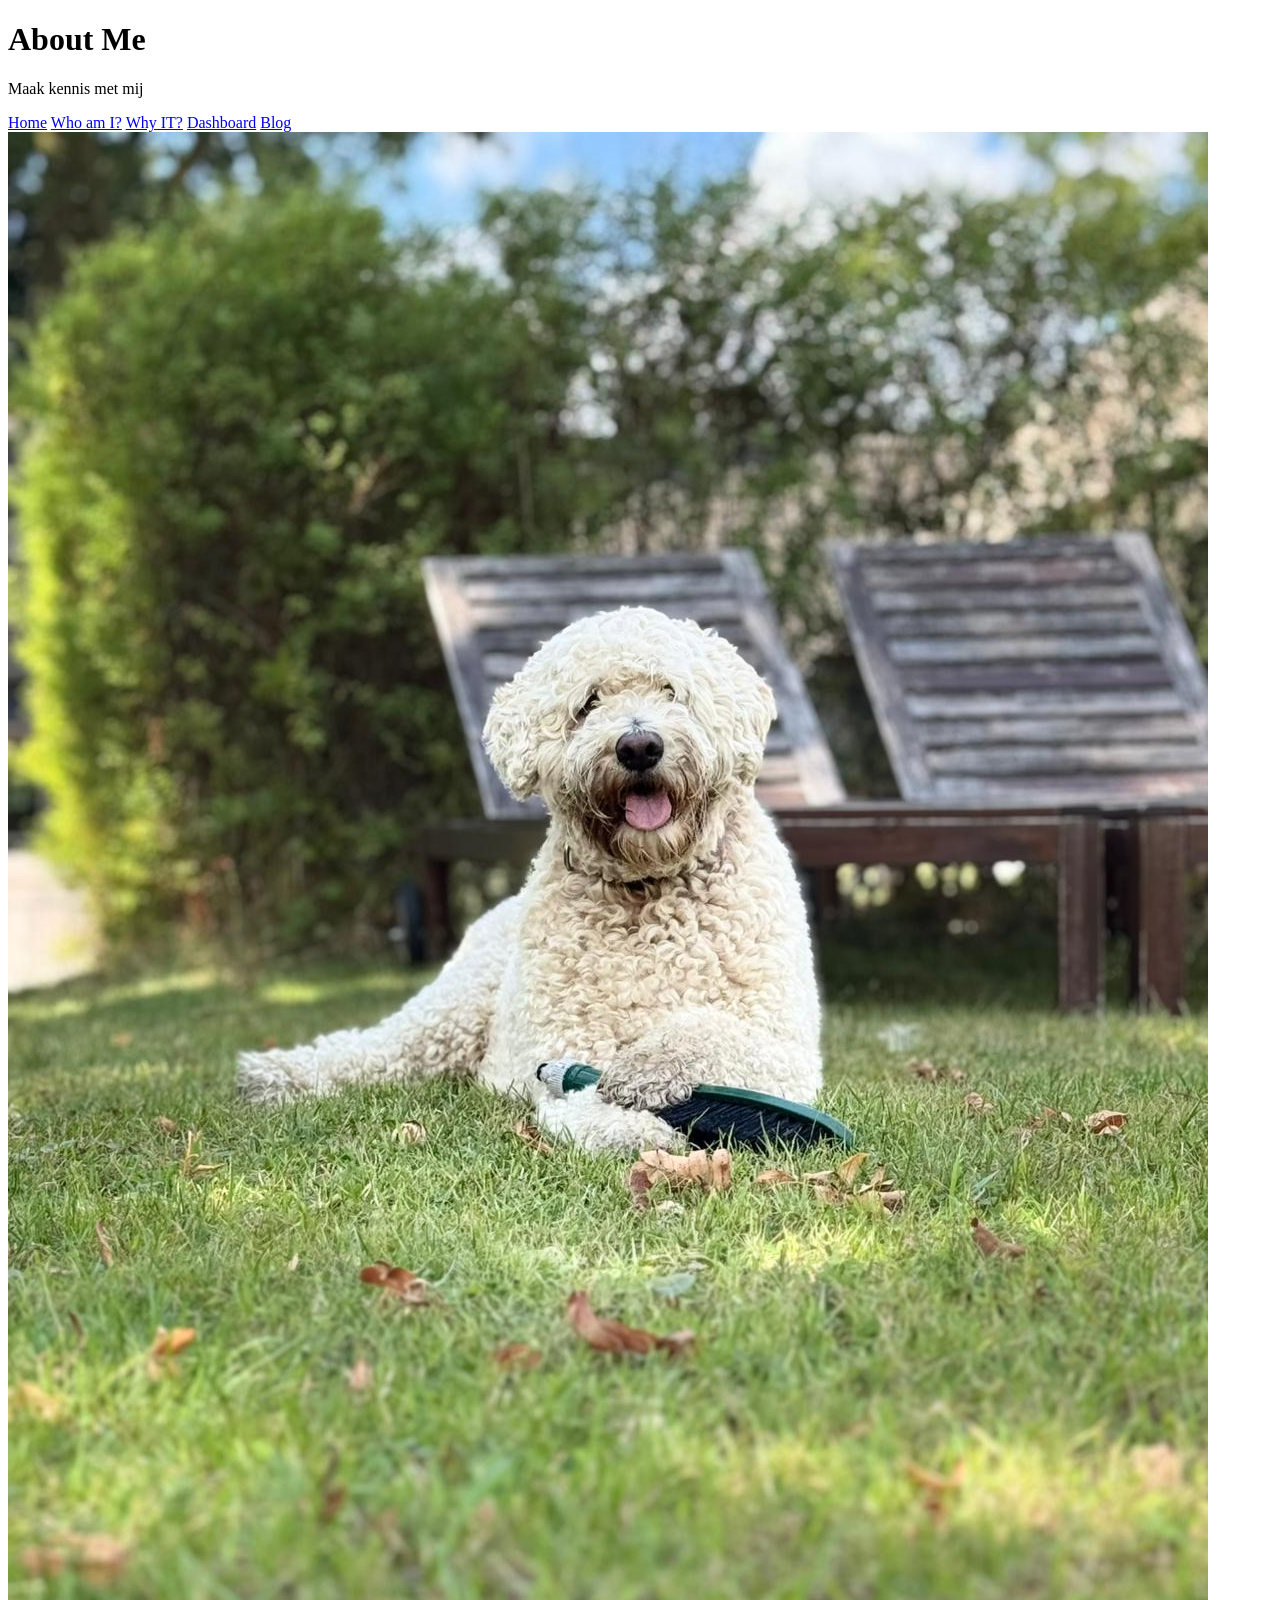
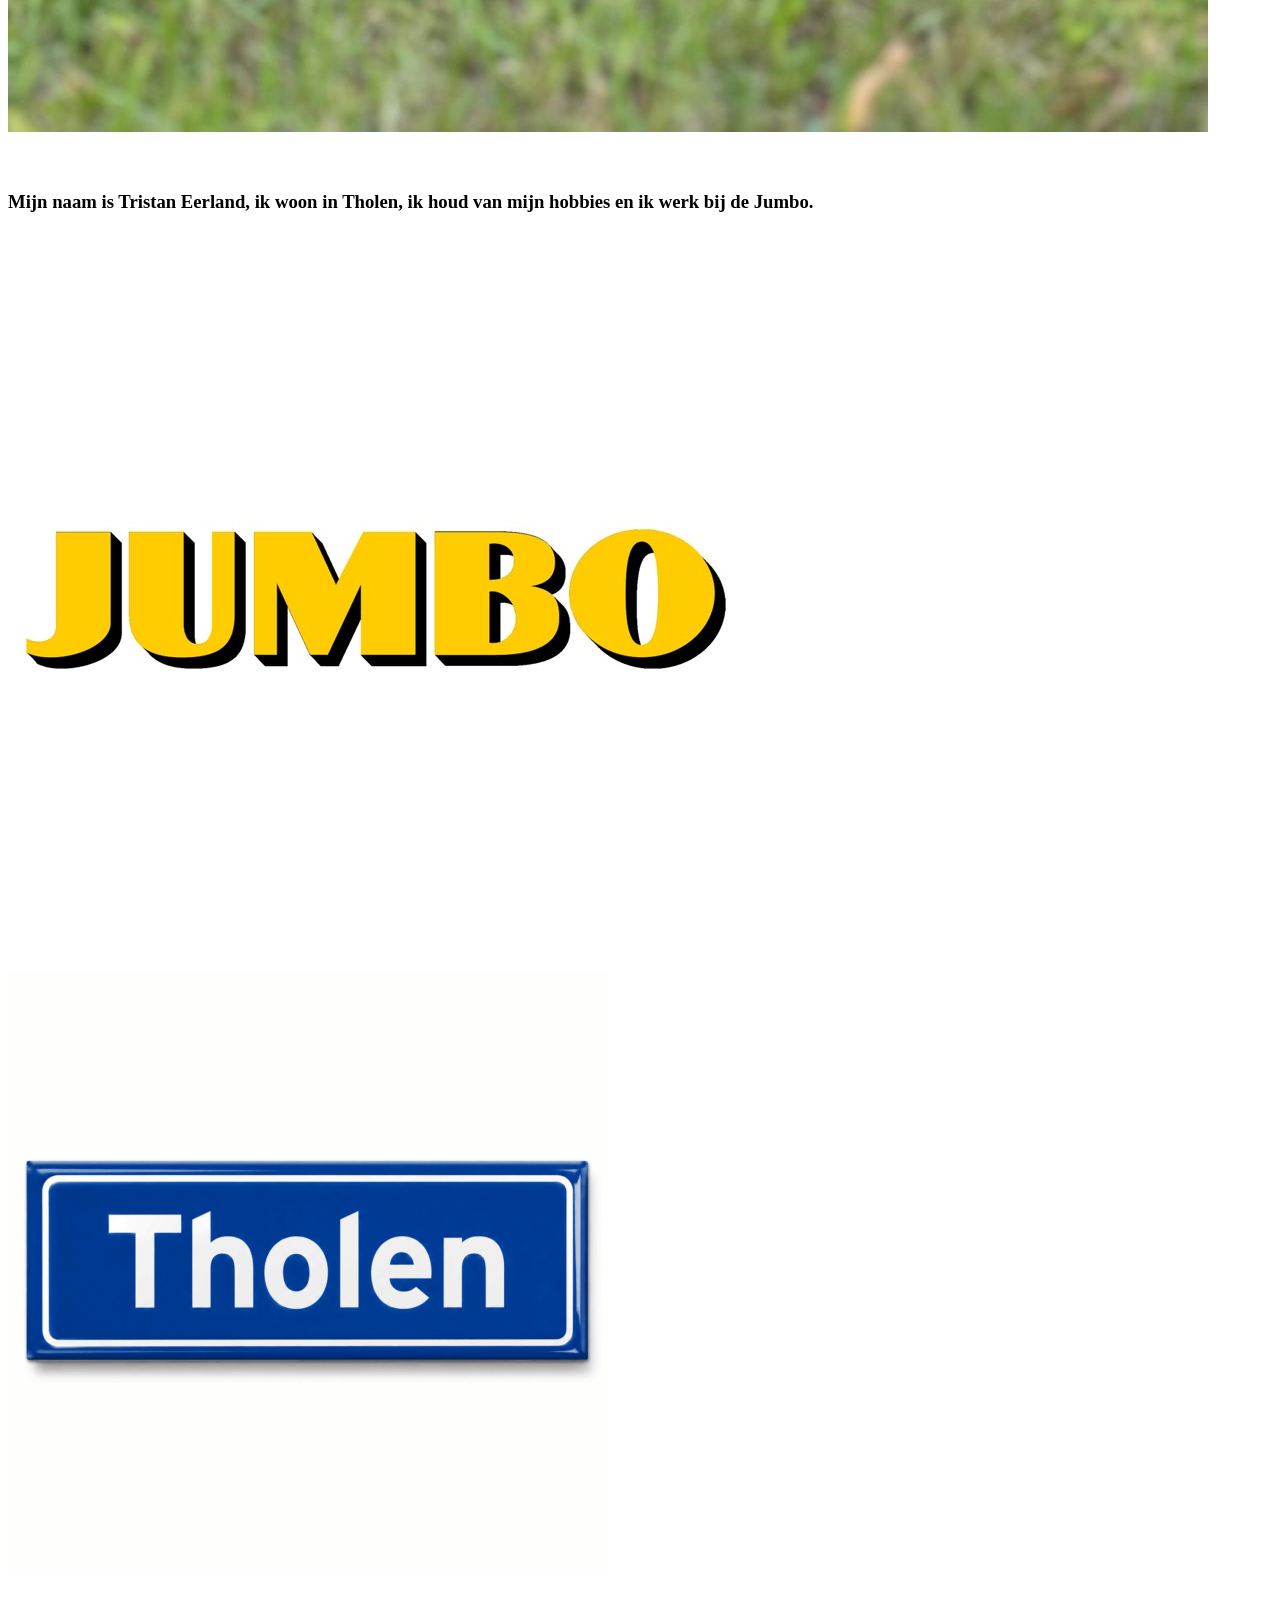
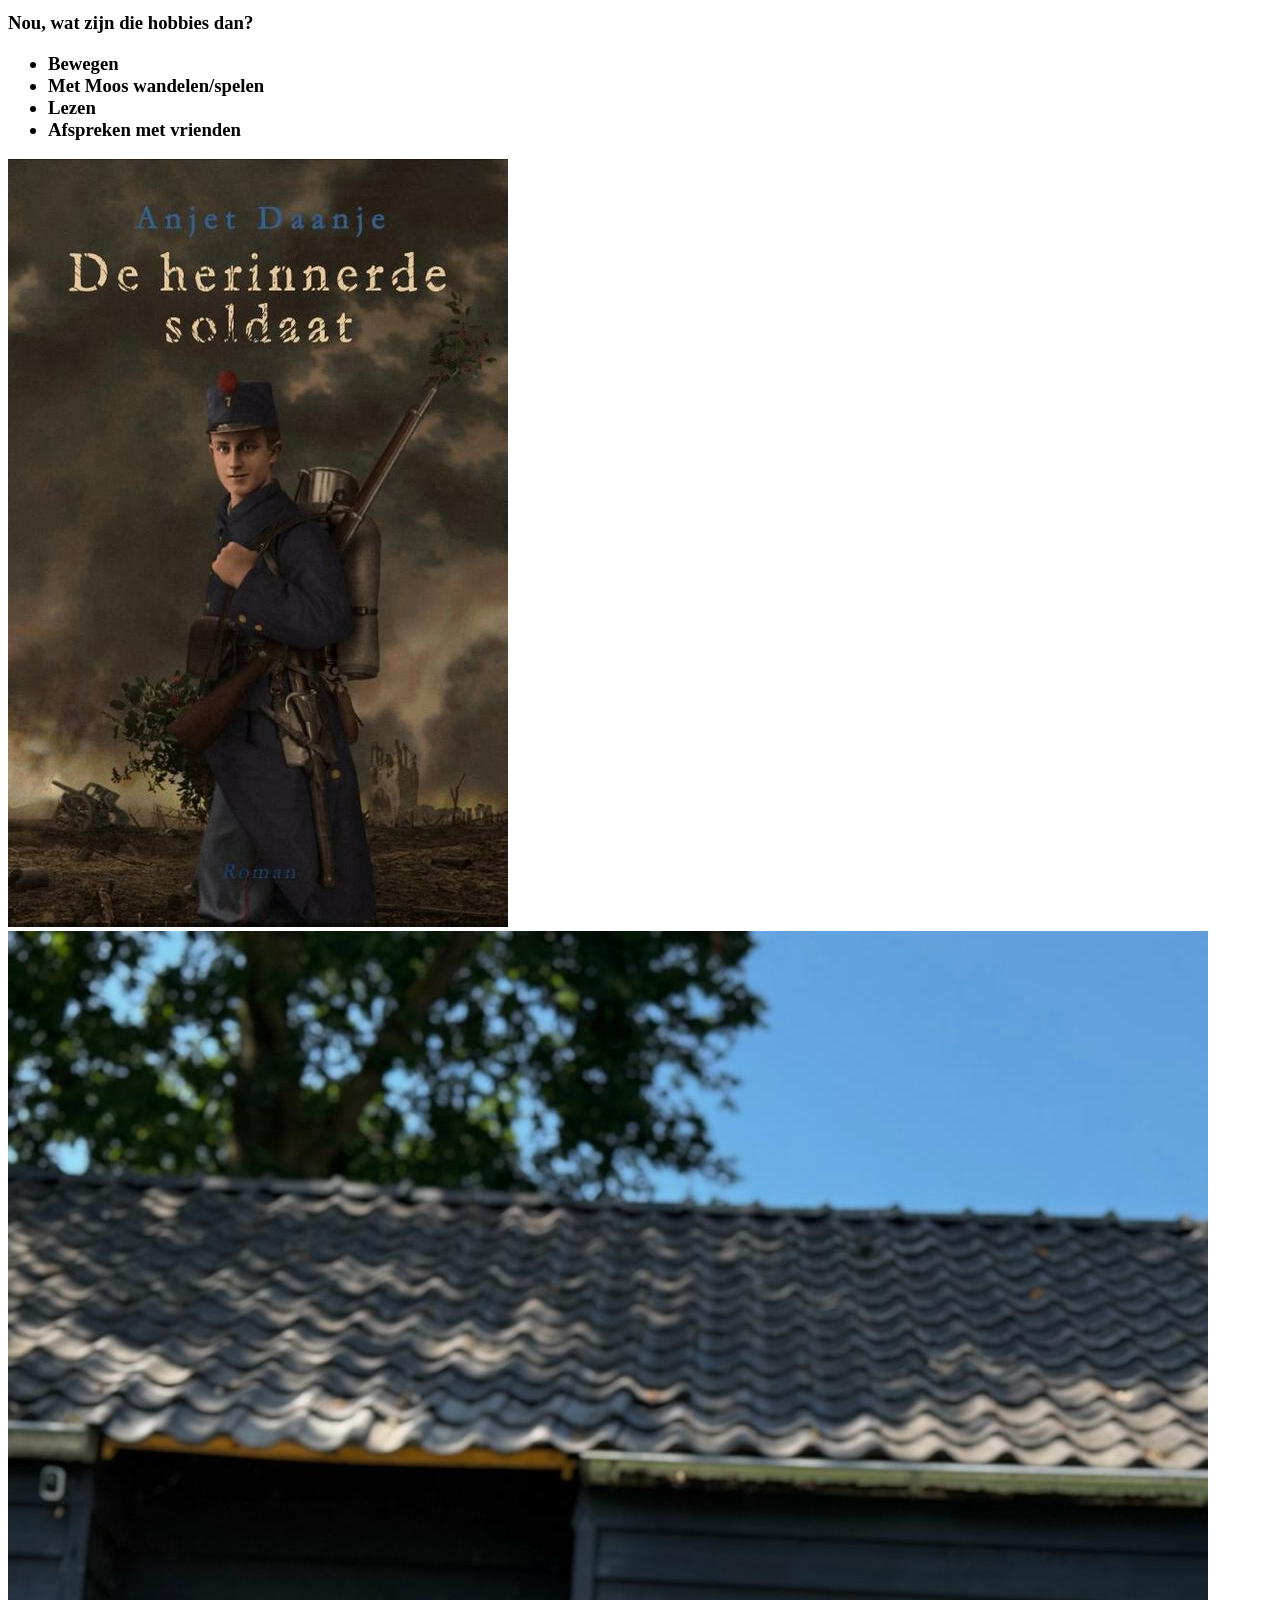
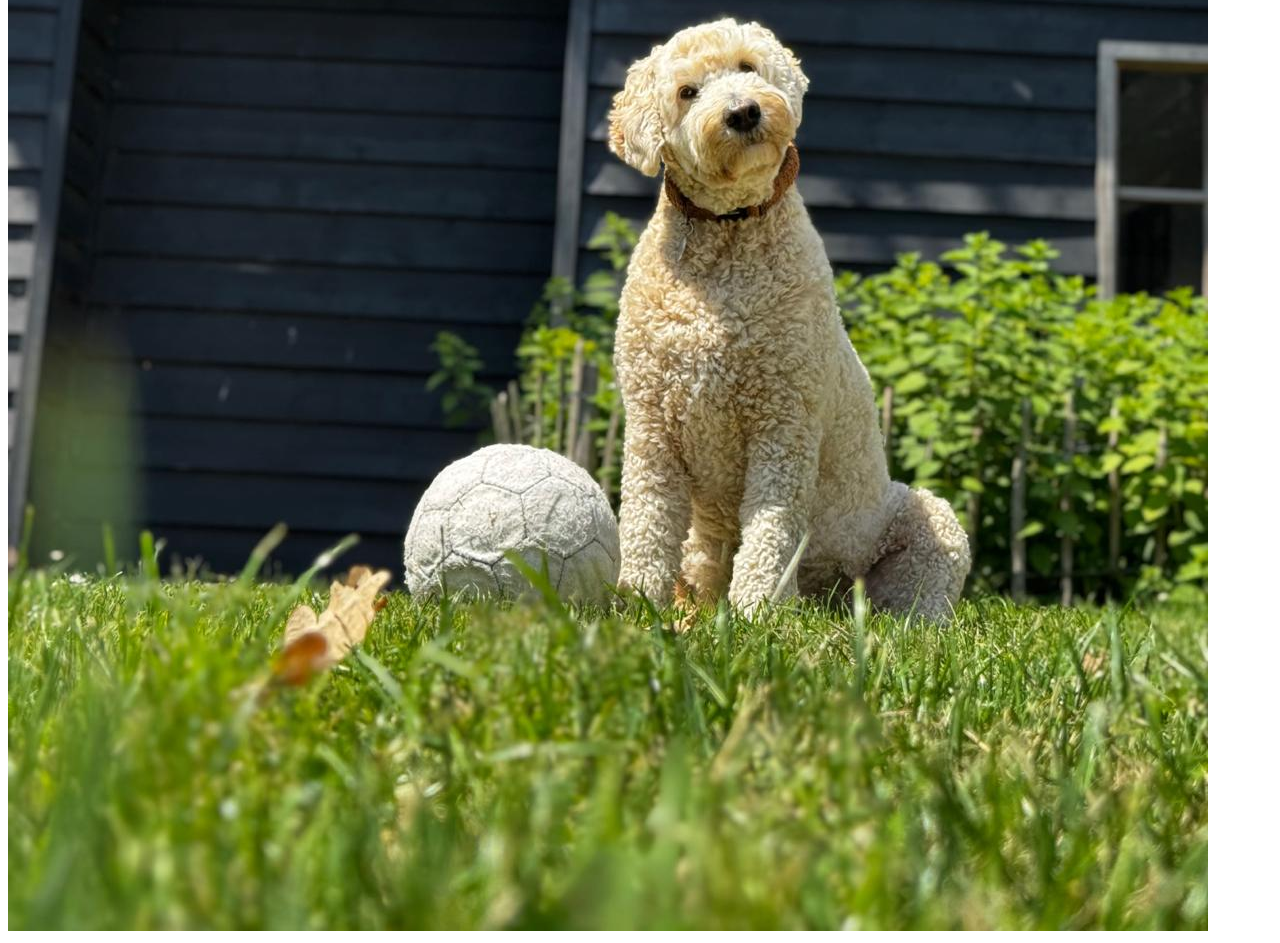
==== about.html @ b0ec9ecb "Update website pages and dashboard" ====
<!DOCTYPE html>
<html lang="en">

<head>
  <title>About Me</title>
  <link rel="stylesheet" href="../style.css">
</head>

<body class="beige-achtergrond">
  <h1>About Me</h1>
  <p class="bold" class="biggertext">Maak kennis met mij</p>
  <div class="sidebar-left" id="menu">
    <nav>
      <a href="index.html">Home</a>
      <a href="about.html" class="active">Who am I?</a>
      <a href="why-it.html">Why IT?</a>
      <a href="dashboard.html">Dashboard</a>
      <a href="blog">Blog</a>
    </nav>
  </div>
  <div class="sidebar-right" id="foto-moos">
   <img id="fotomoos2"src="Images/foto-moos.jpeg" alt="Foto van Moos">
  </div>
  <br><br><h3>Mijn naam is Tristan Eerland, ik woon in Tholen, ik houd van mijn hobbies en ik werk bij de Jumbo.</h3>
  <img id="jumbo-foto"src="Images\jumbo-foto.jpg" alt="Jumbo Logo">
  <img id="bord-tholen"src="Images\bord-tholen.png" alt="Bord van Tholen">
  <br><br><h3>Nou, wat zijn die hobbies dan?</h3>
  <h3><ul><li>Bewegen</li><li>Met Moos wandelen/spelen</li><li>Lezen</li><li>Afspreken met vrienden</li></ul></h3>
  <img id="deherinnerdesoldaat"src="Images\deherinnerdesoldaat.jpg" alt="Cover van De Herinnerde Soldaat">
  <img id="fotomoos5"src="Images\foto-moos3.jpeg"alt="Foto van Moos">
</body>

</html>
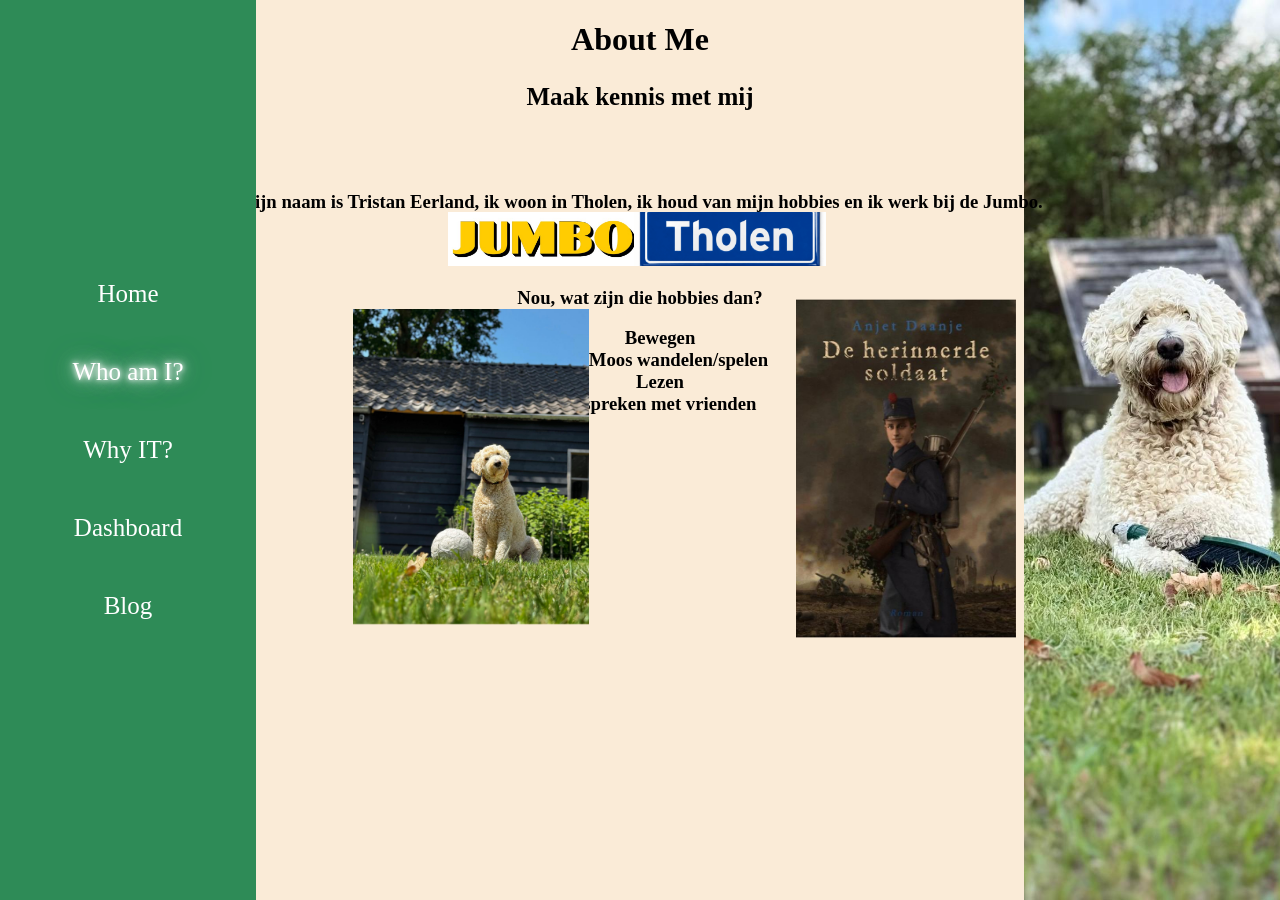
==== commit 1ae77e8e: "Restore shared site styling and update pages" ====
--- a/about.html
+++ b/about.html
@@ -2,8 +2,9 @@
 <html lang="en">
 
 <head>
+  <meta charset="UTF-8">
   <title>About Me</title>
-  <link rel="stylesheet" href="../style.css">
+  <link rel="stylesheet" href="style.css">
 </head>
 
 <body class="beige-achtergrond">
@@ -19,16 +20,24 @@
     </nav>
   </div>
   <div class="sidebar-right" id="foto-moos">
-   <img id="fotomoos2"src="Images/foto-moos.jpeg" alt="Foto van Moos">
+    <img id="fotomoos2" src="Images/foto-moos.jpeg" alt="Foto van Moos">
   </div>
-  <br><br><h3>Mijn naam is Tristan Eerland, ik woon in Tholen, ik houd van mijn hobbies en ik werk bij de Jumbo.</h3>
-  <img id="jumbo-foto"src="Images\jumbo-foto.jpg" alt="Jumbo Logo">
-  <img id="bord-tholen"src="Images\bord-tholen.png" alt="Bord van Tholen">
-  <br><br><h3>Nou, wat zijn die hobbies dan?</h3>
-  <h3><ul><li>Bewegen</li><li>Met Moos wandelen/spelen</li><li>Lezen</li><li>Afspreken met vrienden</li></ul></h3>
-  <img id="deherinnerdesoldaat"src="Images\deherinnerdesoldaat.jpg" alt="Cover van De Herinnerde Soldaat">
-  <img id="fotomoos5"src="Images\foto-moos3.jpeg"alt="Foto van Moos">
+  <br><br>
+  <h3>Mijn naam is Tristan Eerland, ik woon in Tholen, ik houd van mijn hobbies en ik werk bij de Jumbo.</h3>
+  <img id="jumbo-foto" src="Images\jumbo-foto.jpg" alt="Jumbo Logo">
+  <img id="bord-tholen" src="Images\bord-tholen.png" alt="Bord van Tholen">
+  <br><br>
+  <h3>Nou, wat zijn die hobbies dan?</h3>
+  <h3>
+    <ul id="geenpuntjes">
+      <li>Bewegen</li>
+      <li>Met Moos wandelen/spelen</li>
+      <li>Lezen</li>
+      <li>Afspreken met vrienden</li>
+    </ul>
+  </h3>
+  <img id="deherinnerdesoldaat" src="Images\deherinnerdesoldaat.jpg" alt="Cover van De Herinnerde Soldaat">
+  <img id="fotomoos5" src="Images\foto-moos3.jpeg" alt="Foto van Moos">
 </body>
 
-</html>
-
+</html>
--- a/style.css
+++ b/style.css
@@ -0,0 +1,252 @@
+body {
+    background-color: beige;
+}
+
+.beige-achtergrond {
+    background-color: antiquewhite;
+    overflow: hidden;
+}
+
+h1,
+h2,
+p,
+a,
+h3 {
+    text-align: center;
+}
+
+.home {
+    width: 20%;
+    height: 75vh;
+    background-color: seagreen;
+
+    position: fixed;
+    top: 20%;
+    left: 50%;
+    transform: translate(-50%);
+
+
+
+    display: flex;
+    align-items: center;
+    justify-content: center;
+}
+
+#menu {
+    min-height: 50vh;
+}
+
+nav {
+    display: flex;
+    flex-direction: column;
+    gap: 50px;
+    font-size: 25px;
+
+}
+
+a {
+    color: black;
+    text-decoration: none;
+}
+
+.sidebar-left {
+    width: 20%;
+    height: 100vh;
+    background-color: seagreen;
+
+    position: fixed;
+    left: 0;
+    top: 0;
+
+    display: flex;
+    align-items: center;
+    justify-content: center;
+    overflow: hidden;
+    z-index: 0;
+}
+
+.sidebar-right {
+    overflow: hidden;
+    z-index: -1;
+}
+
+.blogs {
+    display: flex;
+    justify-content: center;
+    text-align: center;
+
+}
+
+nav a {
+    color: white;
+    text-decoration: none;
+    transition: text-shadow 1s ease;
+}
+
+nav a:hover {
+    text-shadow:
+        0 0 5px white,
+        0 0 10px white,
+        0 0 20px white,
+        0 0 30px seagreen;
+}
+
+nav a.active {
+    text-shadow:
+        0 0 5px white,
+        0 0 10px white,
+        0 0 20px white,
+        0 0 30px seagreen;
+}
+
+#fotomoos {
+    width: 20vw;
+    height: 100vh;
+    object-fit: cover;
+    position: fixed;
+    top: 0;
+    left: 0;
+    z-index: -1;
+}
+
+#fotomoos2 {
+    width: 20vw;
+    height: 100vh;
+    object-fit: cover;
+    position: fixed;
+    top: 0;
+    right: 0;
+    z-index: -1;
+}
+
+.bold {
+    font-weight: bold;
+    font-size: 25px;
+}
+
+#jumbo-foto {
+    width: 50%;
+    height: 20vh;
+    object-fit: cover;
+    position: fixed;
+    top: 16.5%;
+    left: 17.5%;
+    z-index: -1;
+    transform: scale(0.3);
+}
+
+#bord-tholen {
+    width: 50%;
+    height: 20vh;
+    object-fit: cover;
+    position: fixed;
+    top: 16.5%;
+    left: 32%;
+    z-index: -1;
+    transform: scale(0.3);
+}
+
+#deherinnerdesoldaat {
+    width: 200px;
+    height: auto;
+    object-fit: cover;
+    position: fixed;
+    transform: scale(1.1);
+    top: 35%;
+    left: 63%;
+}
+
+#fotomoos5 {
+    width: 200px;
+    height: auto;
+    object-fit: cover;
+    position: fixed;
+    transform: scale(1.18);
+    top: 37%;
+    left: 29%;
+}
+
+#goalsdirectiondown {
+    position: fixed;
+    align-items: center;
+    left: 47%;
+}
+
+.button {
+    color: white;
+    background-color: seagreen;
+    z-index: 2;
+    margin-top: 0%;
+}
+
+.outline-button {
+    display: inline-block;
+    padding: 10px 18px;
+    border: 2px solid beige;
+    color: black;
+    background-color: antiquewhite;
+}
+
+.outline-button:hover {
+    color: black;
+    background-color: beige;
+}
+
+.blog-page,
+.articles-page {
+    max-width: 700px;
+    margin: 30px auto;
+    padding: 20px;
+    text-align: left;
+    background-color: beige;
+    border: 2px solid beige;
+}
+
+.blog-page h1,
+.blog-page h2,
+.blog-page p,
+.articles-page h1,
+.articles-page h2,
+.articles-page p {
+    text-align: left;
+}
+
+.blog-subject {
+    display: block;
+    margin: 20px 0;
+    padding: 15px;
+    border: 1px solid beige;
+    color: black;
+    background-color: antiquewhite;
+}
+
+.article {
+    margin: 25px 0;
+    padding: 15px;
+    border: 1px solid beige;
+    background-color: antiquewhite;
+}
+
+.back-link {
+    color: black;
+    text-decoration: underline;
+}
+
+#table {
+    position: fixed;
+    top: 50%;
+    left: 50%;
+    transform: translate(-50%, -50%);
+}
+
+/* Blocnoot met de tekst "Moos" die met een pijl naar fotomoos wijst */
+#blocnoot {
+    position: fixed;
+    top: -30%;
+    left: 37.5%;
+    transform: scale(0.2) rotate(-5deg);
+}
+
+#geenpuntjes {
+    list-style: none;
+}
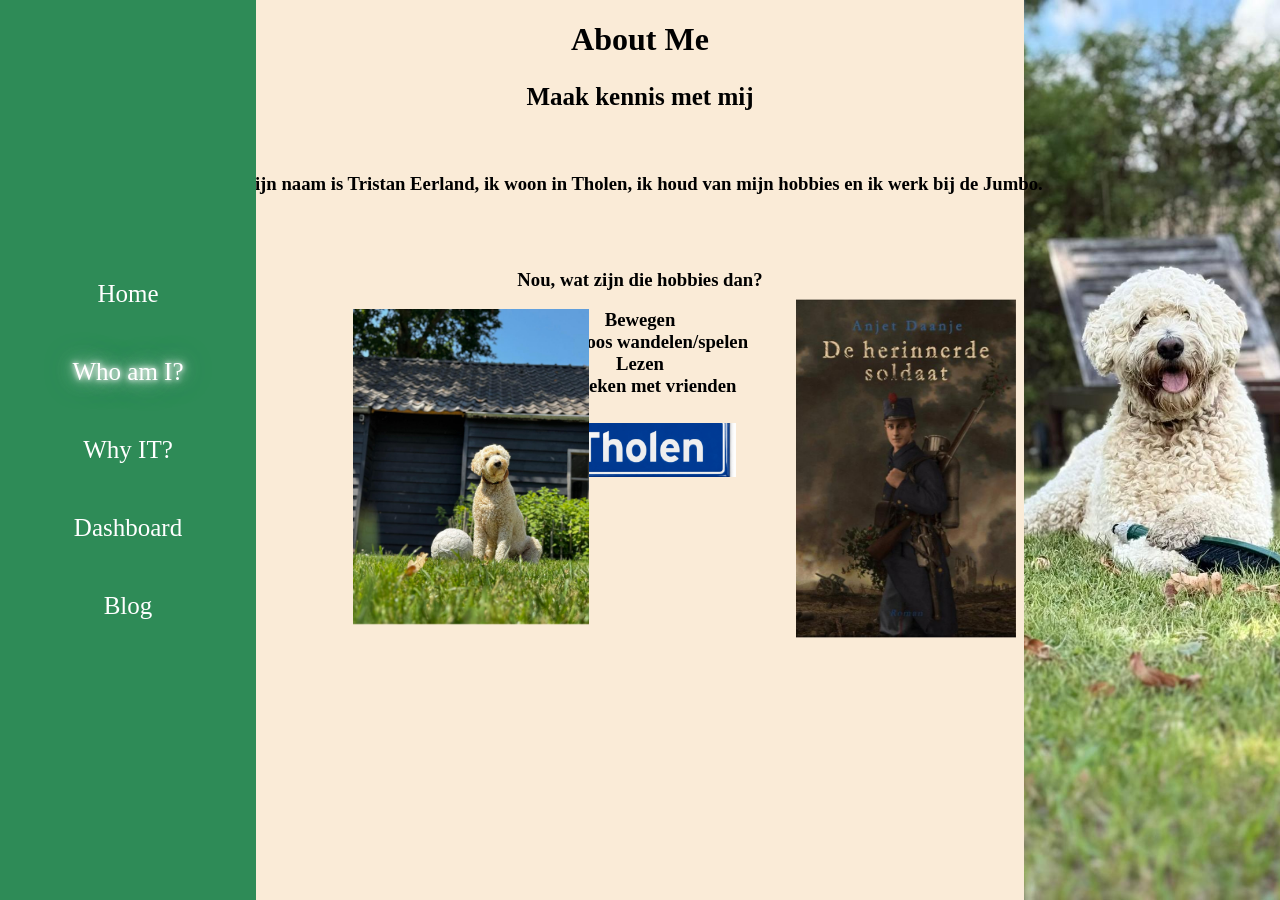
==== commit 065318b7: "Make website responsive on mobile Co-authored-by: Copilot <223556219+Copilot@users.noreply.github.co" ====
--- a/about.html
+++ b/about.html
@@ -3,13 +3,12 @@
 
 <head>
   <meta charset="UTF-8">
+  <meta name="viewport" content="width=device-width, initial-scale=1">
   <title>About Me</title>
   <link rel="stylesheet" href="style.css">
 </head>
 
 <body class="beige-achtergrond">
-  <h1>About Me</h1>
-  <p class="bold" class="biggertext">Maak kennis met mij</p>
   <div class="sidebar-left" id="menu">
     <nav>
       <a href="index.html">Home</a>
@@ -19,12 +18,13 @@
       <a href="blog">Blog</a>
     </nav>
   </div>
+  <h1>About Me</h1>
+  <p class="bold" class="biggertext">Maak kennis met mij</p>
   <div class="sidebar-right" id="foto-moos">
     <img id="fotomoos2" src="Images/foto-moos.jpeg" alt="Foto van Moos">
   </div>
-  <br><br>
+  <br>
   <h3>Mijn naam is Tristan Eerland, ik woon in Tholen, ik houd van mijn hobbies en ik werk bij de Jumbo.</h3>
-  <img id="jumbo-foto" src="Images\jumbo-foto.jpg" alt="Jumbo Logo">
   <img id="bord-tholen" src="Images\bord-tholen.png" alt="Bord van Tholen">
   <br><br>
   <h3>Nou, wat zijn die hobbies dan?</h3>
--- a/style.css
+++ b/style.css
@@ -140,10 +140,10 @@
     height: 20vh;
     object-fit: cover;
     position: fixed;
-    top: 16.5%;
-    left: 32%;
-    z-index: -1;
-    transform: scale(0.3);
+    top: 50%;
+    left: 50%;
+    z-index: -1;
+    transform: translate(-50%, -50%) scale(0.3);
 }
 
 #deherinnerdesoldaat {
@@ -249,4 +249,107 @@
 
 #geenpuntjes {
     list-style: none;
+    padding: 0;
+    margin: 0 auto;
+    width: fit-content;
+    text-align: center;
+}
+
+#geenpuntjes li {
+    text-align: center;
+}
+
+@media (max-width: 700px) {
+    body {
+        margin: 0;
+        padding: 1rem;
+        overflow-x: hidden;
+    }
+
+    .beige-achtergrond {
+        overflow: visible;
+    }
+
+    .sidebar-left {
+        position: static;
+        width: auto;
+        height: auto;
+        min-height: 0;
+        margin: -1rem -1rem 1rem;
+        padding: 0.75rem;
+        overflow: visible;
+    }
+
+    #menu {
+        min-height: 0;
+    }
+
+    .sidebar-left nav,
+    .home nav {
+        flex-direction: row;
+        flex-wrap: wrap;
+        justify-content: center;
+        gap: 0.5rem 1rem;
+        font-size: 1rem;
+    }
+
+    .home {
+        position: static;
+        width: auto;
+        height: auto;
+        min-height: 0;
+        margin: 1rem 0;
+        padding: 1rem;
+        transform: none;
+    }
+
+    #fotomoos,
+    #fotomoos2,
+    #blocnoot,
+    #jumbo-foto {
+        display: none;
+    }
+
+    #bord-tholen {
+        position: static;
+        display: block;
+        margin: 1rem auto;
+        transform: scale(0.3);
+    }
+
+    #deherinnerdesoldaat,
+    #fotomoos5 {
+        position: static;
+        display: block;
+        width: min(100%, 220px);
+        height: auto;
+        margin: 1rem auto;
+        transform: none;
+    }
+
+    #table {
+        position: static;
+        display: block;
+        width: 100%;
+        max-width: 100%;
+        overflow-x: auto;
+        transform: none;
+    }
+
+    #goalsdirectiondown {
+        position: static;
+        transform: none;
+    }
+
+    #goalsdirectiondown h3 {
+        flex-wrap: wrap;
+    }
+
+    .blog-page,
+    .articles-page {
+        box-sizing: border-box;
+        width: 100%;
+        margin: 1rem 0;
+        padding: 1rem;
+    }
 }
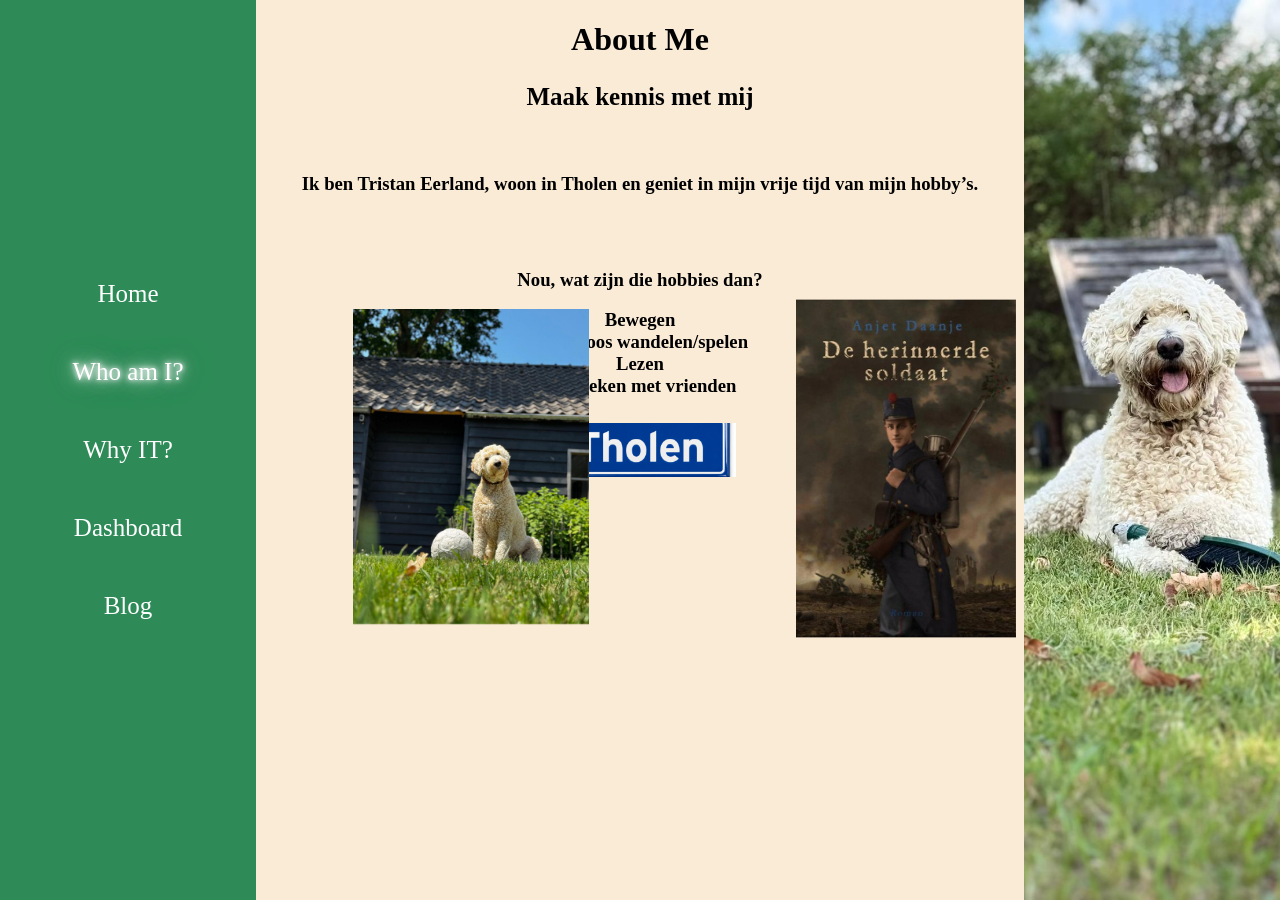
==== commit ec1f83fb: "Polish about page introduction" ====
--- a/about.html
+++ b/about.html
@@ -24,7 +24,7 @@
     <img id="fotomoos2" src="Images/foto-moos.jpeg" alt="Foto van Moos">
   </div>
   <br>
-  <h3>Mijn naam is Tristan Eerland, ik woon in Tholen, ik houd van mijn hobbies en ik werk bij de Jumbo.</h3>
+  <h3>Ik ben Tristan Eerland, woon in Tholen en geniet in mijn vrije tijd van mijn hobby’s.</h3>
   <img id="bord-tholen" src="Images\bord-tholen.png" alt="Bord van Tholen">
   <br><br>
   <h3>Nou, wat zijn die hobbies dan?</h3>
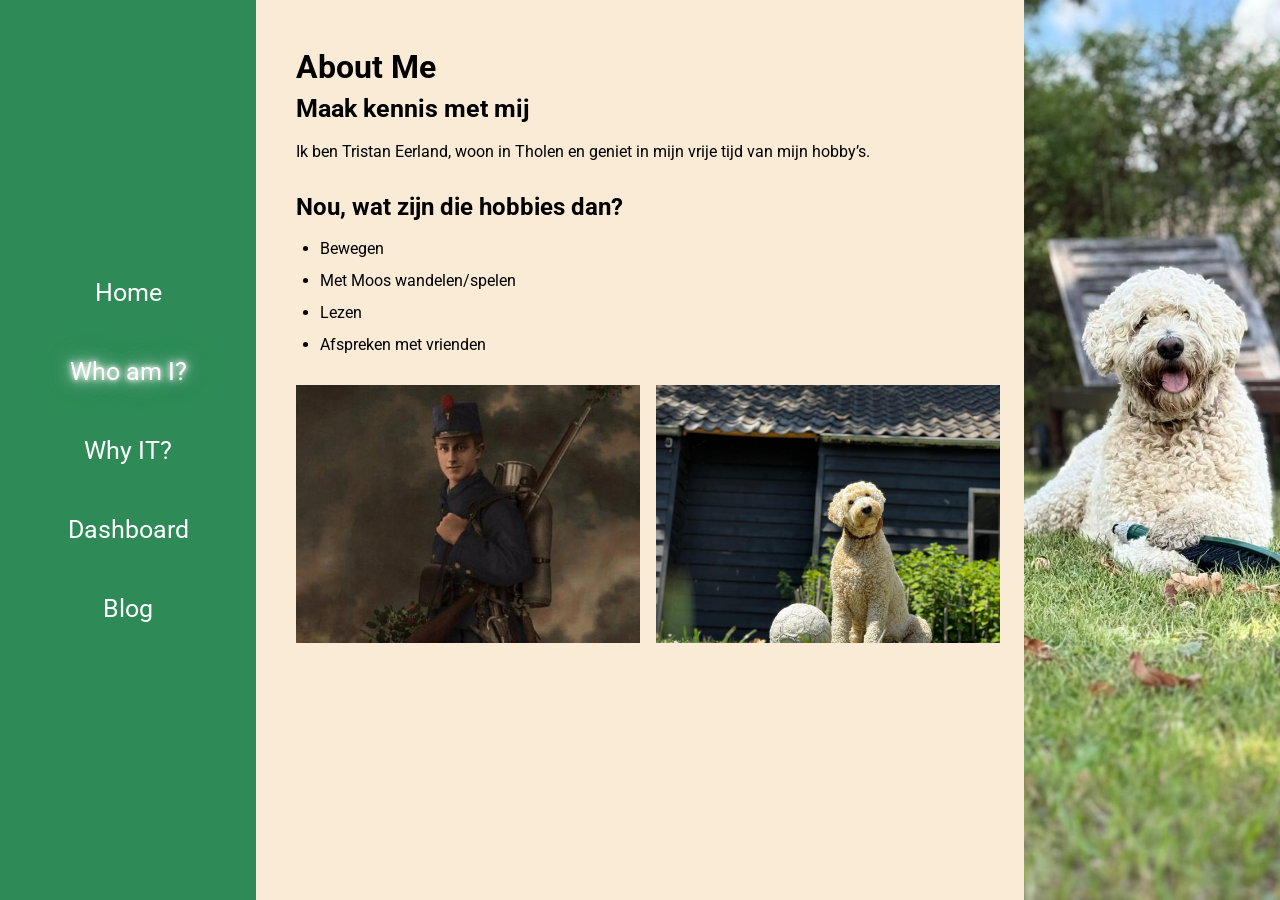
==== commit 5cc41ff0: "Improve About page hobby layout Co-authored-by: Copilot <223556219+Copilot@users.noreply.github.com>" ====
--- a/about.html
+++ b/about.html
@@ -5,10 +5,13 @@
   <meta charset="UTF-8">
   <meta name="viewport" content="width=device-width, initial-scale=1">
   <title>About Me</title>
+  <link rel="preconnect" href="https://fonts.googleapis.com">
+  <link rel="preconnect" href="https://fonts.gstatic.com" crossorigin>
+  <link href="https://fonts.googleapis.com/css2?family=Roboto:wght@400;700&display=swap" rel="stylesheet">
   <link rel="stylesheet" href="style.css">
 </head>
 
-<body class="beige-achtergrond">
+<body class="beige-achtergrond about-page">
   <div class="sidebar-left" id="menu">
     <nav>
       <a href="index.html">Home</a>
@@ -18,26 +21,29 @@
       <a href="blog">Blog</a>
     </nav>
   </div>
-  <h1>About Me</h1>
-  <p class="bold" class="biggertext">Maak kennis met mij</p>
   <div class="sidebar-right" id="foto-moos">
     <img id="fotomoos2" src="Images/foto-moos.jpeg" alt="Foto van Moos">
   </div>
-  <br>
-  <h3>Ik ben Tristan Eerland, woon in Tholen en geniet in mijn vrije tijd van mijn hobby’s.</h3>
-  <img id="bord-tholen" src="Images\bord-tholen.png" alt="Bord van Tholen">
-  <br><br>
-  <h3>Nou, wat zijn die hobbies dan?</h3>
-  <h3>
-    <ul id="geenpuntjes">
-      <li>Bewegen</li>
-      <li>Met Moos wandelen/spelen</li>
-      <li>Lezen</li>
-      <li>Afspreken met vrienden</li>
-    </ul>
-  </h3>
-  <img id="deherinnerdesoldaat" src="Images\deherinnerdesoldaat.jpg" alt="Cover van De Herinnerde Soldaat">
-  <img id="fotomoos5" src="Images\foto-moos3.jpeg" alt="Foto van Moos">
+  <main class="about-content">
+    <h1>About Me</h1>
+    <p class="bold">Maak kennis met mij</p>
+    <p class="about-introduction">Ik ben Tristan Eerland, woon in Tholen en geniet in mijn vrije tijd van mijn hobby’s.</p>
+
+    <section class="about-hobbies-section">
+      <h2>Nou, wat zijn die hobbies dan?</h2>
+      <ul class="about-hobbies">
+        <li>Bewegen</li>
+        <li>Met Moos wandelen/spelen</li>
+        <li>Lezen</li>
+        <li>Afspreken met vrienden</li>
+      </ul>
+    </section>
+
+    <section class="about-gallery" aria-label="Hobbyfoto's">
+      <img id="deherinnerdesoldaat" src="Images\deherinnerdesoldaat.jpg" alt="Cover van De Herinnerde Soldaat">
+      <img id="fotomoos5" src="Images\foto-moos3.jpeg" alt="Foto van Moos">
+    </section>
+  </main>
 </body>
 
 </html>
--- a/style.css
+++ b/style.css
@@ -1,3 +1,7 @@
+* {
+    font-family: "Roboto", sans-serif;
+}
+
 body {
     background-color: beige;
 }
@@ -146,30 +150,19 @@
     transform: translate(-50%, -50%) scale(0.3);
 }
 
-#deherinnerdesoldaat {
-    width: 200px;
-    height: auto;
-    object-fit: cover;
-    position: fixed;
-    transform: scale(1.1);
-    top: 35%;
-    left: 63%;
-}
-
-#fotomoos5 {
-    width: 200px;
-    height: auto;
-    object-fit: cover;
-    position: fixed;
-    transform: scale(1.18);
-    top: 37%;
-    left: 29%;
-}
-
 #goalsdirectiondown {
     position: fixed;
+    left: 50%;
+    transform: translateX(-50%);
+    text-align: center;
+}
+
+#goalsdirectiondown h3 {
+    margin: 0;
+    display: flex;
+    gap: 12px;
+    justify-content: center;
     align-items: center;
-    left: 47%;
 }
 
 .button {
@@ -177,6 +170,20 @@
     background-color: seagreen;
     z-index: 2;
     margin-top: 0%;
+}
+
+.blog-button {
+    display: inline-block;
+    margin: 6px;
+    padding: 6px 12px;
+    border: 2px solid seagreen;
+    color: black;
+    background-color: antiquewhite;
+}
+
+.blog-button:hover {
+    color: white;
+    background-color: seagreen;
 }
 
 .outline-button {
@@ -211,6 +218,27 @@
     text-align: left;
 }
 
+.why-it-content {
+    box-sizing: border-box;
+    width: min(780px, calc(100% - 40vw - 4rem));
+    margin: 4rem auto 0 calc(20vw + 2rem);
+    padding: 1rem;
+}
+
+.why-it-content h1 {
+    margin-bottom: 1.5rem;
+    color: seagreen;
+    text-align: left;
+}
+
+.why-it-content p {
+    max-width: 680px;
+    margin: 1rem 0;
+    font-size: 1.05rem;
+    line-height: 1.7;
+    text-align: left;
+}
+
 .blog-subject {
     display: block;
     margin: 20px 0;
@@ -247,16 +275,65 @@
     transform: scale(0.2) rotate(-5deg);
 }
 
-#geenpuntjes {
-    list-style: none;
-    padding: 0;
-    margin: 0 auto;
-    width: fit-content;
-    text-align: center;
-}
-
-#geenpuntjes li {
-    text-align: center;
+.about-page {
+    overflow-x: hidden;
+    overflow-y: auto;
+}
+
+.about-content {
+    box-sizing: border-box;
+    width: min(900px, calc(60vw - 4rem));
+    margin: 2.5rem 0 3rem calc(20vw + 2rem);
+}
+
+.about-content h1,
+.about-content h2,
+.about-content p {
+    text-align: left;
+}
+
+.about-content h1 {
+    margin-bottom: 0.5rem;
+}
+
+.about-content .bold {
+    margin: 0 0 1rem;
+}
+
+.about-introduction {
+    margin: 0 0 1.75rem;
+    line-height: 1.6;
+}
+
+.about-hobbies-section {
+    margin-bottom: 1.5rem;
+}
+
+.about-hobbies-section h2 {
+    margin-bottom: 0.75rem;
+}
+
+.about-hobbies {
+    margin: 0;
+    padding-left: 1.5rem;
+}
+
+.about-hobbies li {
+    padding: 0.25rem 0;
+    line-height: 1.5;
+}
+
+.about-gallery {
+    display: grid;
+    grid-template-columns: repeat(2, minmax(0, 1fr));
+    gap: 1rem;
+}
+
+.about-gallery img {
+    display: block;
+    width: 100%;
+    aspect-ratio: 4 / 3;
+    object-fit: cover;
 }
 
 @media (max-width: 700px) {
@@ -317,16 +394,6 @@
         transform: scale(0.3);
     }
 
-    #deherinnerdesoldaat,
-    #fotomoos5 {
-        position: static;
-        display: block;
-        width: min(100%, 220px);
-        height: auto;
-        margin: 1rem auto;
-        transform: none;
-    }
-
     #table {
         position: static;
         display: block;
@@ -352,4 +419,19 @@
         margin: 1rem 0;
         padding: 1rem;
     }
+
+    .why-it-content {
+        width: 100%;
+        margin: 1rem 0;
+        padding: 1rem;
+    }
+
+    .about-content {
+        width: 100%;
+        margin: 1.5rem 0;
+    }
+
+    .about-gallery {
+        grid-template-columns: 1fr;
+    }
 }
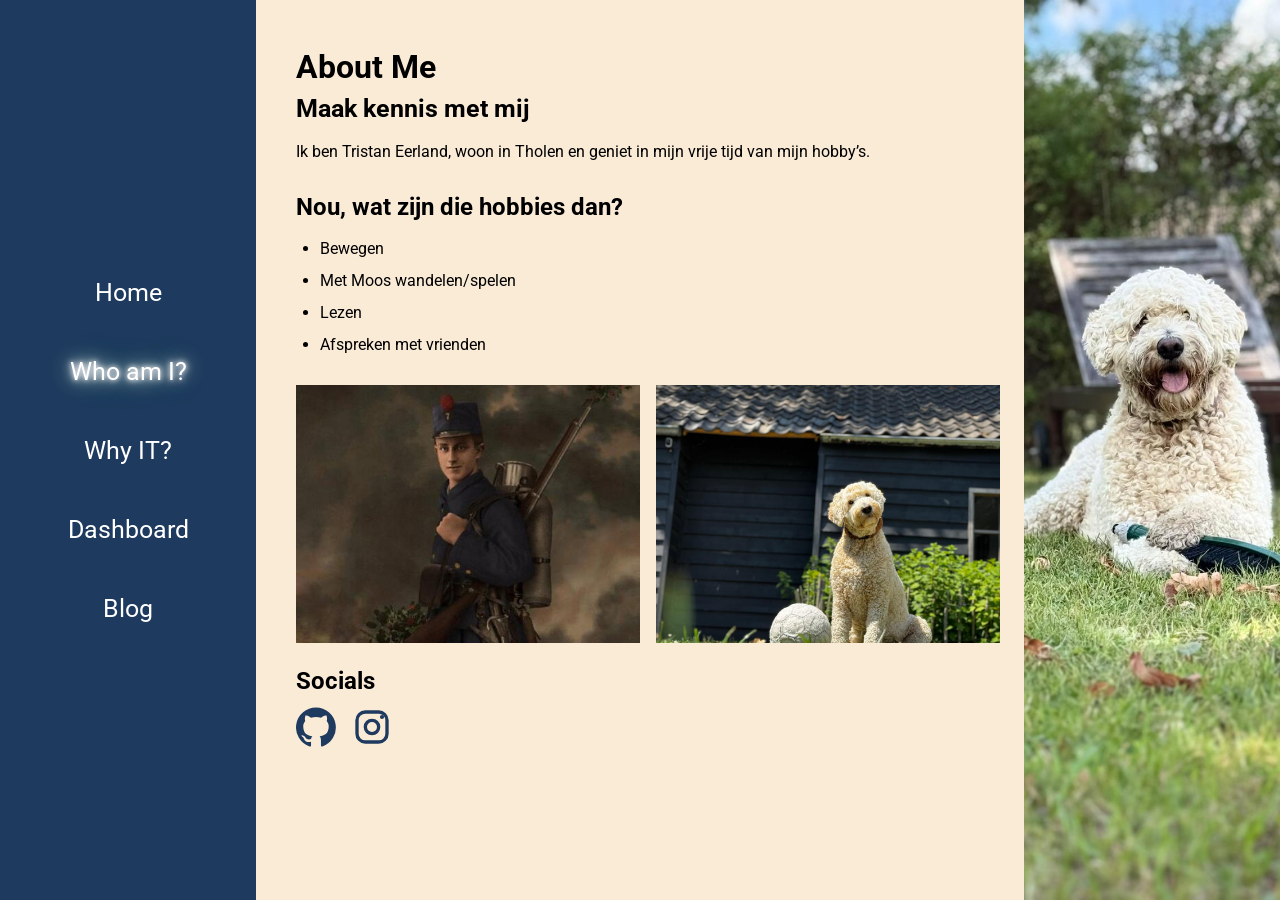
==== commit b4c3acdd: "Update website pages and styling Co-authored-by: Copilot <223556219+Copilot@users.noreply.github.com" ====
--- a/about.html
+++ b/about.html
@@ -1,5 +1,5 @@
 <!DOCTYPE html>
-<html lang="en">
+<html lang="nl">
 
 <head>
   <meta charset="UTF-8">
@@ -18,7 +18,7 @@
       <a href="about.html" class="active">Who am I?</a>
       <a href="why-it.html">Why IT?</a>
       <a href="dashboard.html">Dashboard</a>
-      <a href="blog">Blog</a>
+      <a href="blog.html">Blog</a>
     </nav>
   </div>
   <div class="sidebar-right" id="foto-moos">
@@ -27,7 +27,8 @@
   <main class="about-content">
     <h1>About Me</h1>
     <p class="bold">Maak kennis met mij</p>
-    <p class="about-introduction">Ik ben Tristan Eerland, woon in Tholen en geniet in mijn vrije tijd van mijn hobby’s.</p>
+    <p class="about-introduction">Ik ben Tristan Eerland, woon in Tholen en geniet in mijn vrije tijd van mijn hobby’s.
+    </p>
 
     <section class="about-hobbies-section">
       <h2>Nou, wat zijn die hobbies dan?</h2>
@@ -43,6 +44,26 @@
       <img id="deherinnerdesoldaat" src="Images\deherinnerdesoldaat.jpg" alt="Cover van De Herinnerde Soldaat">
       <img id="fotomoos5" src="Images\foto-moos3.jpeg" alt="Foto van Moos">
     </section>
+
+    <section class="about-socials" aria-labelledby="socials-heading">
+      <h2 id="socials-heading">Socials</h2>
+      <div class="social-links">
+        <a href="https://github.com/txmpmooz" target="_blank" rel="noopener noreferrer" aria-label="GitHub">
+          <svg class="social-icon" viewBox="0 0 24 24" aria-hidden="true" focusable="false">
+            <path fill="currentColor"
+              d="M12 .3a12 12 0 0 0-3.8 23.38c.6.11.82-.26.82-.58v-2.23c-3.34.73-4.04-1.42-4.04-1.42-.55-1.4-1.33-1.77-1.33-1.77-1.09-.75.08-.74.08-.74 1.2.08 1.83 1.23 1.83 1.23 1.07 1.83 2.8 1.3 3.49.99.11-.78.42-1.3.76-1.6-2.67-.3-5.47-1.34-5.47-5.95 0-1.32.47-2.4 1.23-3.25-.12-.3-.53-1.54.12-3.2 0 0 1-.32 3.3 1.24a11.5 11.5 0 0 1 6 0c2.3-1.56 3.3-1.24 3.3-1.24.65 1.66.24 2.9.12 3.2.77.84 1.23 1.93 1.23 3.25 0 4.62-2.8 5.64-5.48 5.94.43.37.81 1.1.81 2.22v3.3c0 .32.22.7.83.58A12 12 0 0 0 12 .3Z" />
+          </svg>
+        </a>
+        <a href="https://instagram.com/tristaneerland743" target="_blank" rel="noopener noreferrer"
+          aria-label="Instagram">
+          <svg class="social-icon" viewBox="0 0 24 24" aria-hidden="true" focusable="false">
+            <rect x="3" y="3" width="18" height="18" rx="5" fill="none" stroke="currentColor" stroke-width="2" />
+            <circle cx="12" cy="12" r="4" fill="none" stroke="currentColor" stroke-width="2" />
+            <circle cx="18" cy="6" r="1.25" fill="currentColor" />
+          </svg>
+        </a>
+      </div>
+    </section>
   </main>
 </body>
 
--- a/style.css
+++ b/style.css
@@ -3,7 +3,7 @@
 }
 
 body {
-    background-color: beige;
+    background-color: antiquewhite;
 }
 
 .beige-achtergrond {
@@ -22,7 +22,8 @@
 .home {
     width: 20%;
     height: 75vh;
-    background-color: seagreen;
+    background-color: #1F3A5F;
+    border-radius: 20px;
 
     position: fixed;
     top: 20%;
@@ -34,6 +35,65 @@
     display: flex;
     align-items: center;
     justify-content: center;
+}
+
+.home-page ul {
+    box-sizing: border-box;
+    max-width: 42rem;
+    margin: 1rem auto;
+    padding-left: 2.5rem;
+    font-family: "Roboto", sans-serif;
+}
+
+.home-page .home {
+    position: relative;
+    box-sizing: border-box;
+    width: min(80vw, 22rem, 40vh);
+    height: 50vh;
+    min-height: 0;
+    margin: 1rem auto 0;
+    padding: 1.5rem;
+    top: auto;
+    left: auto;
+    transform: none;
+}
+
+.home-page #menu {
+    min-height: 0;
+}
+
+.home-page nav {
+    flex-direction: column;
+    flex-wrap: nowrap;
+    gap: 1rem;
+    font-size: 1.25rem;
+}
+
+.home-page {
+    box-sizing: border-box;
+    height: 100vh;
+    height: 100dvh;
+    margin: 0;
+    padding: 3rem 1rem 1rem;
+    display: flex;
+    flex-direction: column;
+    align-items: center;
+    overflow: hidden;
+}
+
+.home-content {
+    box-sizing: border-box;
+    width: min(42rem, 100%);
+    margin: 0 auto;
+}
+
+.home-content h1,
+.home-content h2 {
+    text-align: center;
+}
+
+.home-page ul {
+    margin: 1rem auto;
 }
 
 #menu {
@@ -56,8 +116,8 @@
 .sidebar-left {
     width: 20%;
     height: 100vh;
-    background-color: seagreen;
-
+    background-color: #1F3A5F;
+    border-radius: 0px;
     position: fixed;
     left: 0;
     top: 0;
@@ -92,7 +152,7 @@
         0 0 5px white,
         0 0 10px white,
         0 0 20px white,
-        0 0 30px seagreen;
+        0 0 30px cyan;
 }
 
 nav a.active {
@@ -186,6 +246,102 @@
     background-color: seagreen;
 }
 
+.blog-landing {
+    min-height: 100vh;
+    overflow-x: hidden;
+    overflow-y: auto;
+}
+
+.blog-landing-content {
+    box-sizing: border-box;
+    width: min(900px, calc(60vw - 4rem));
+    margin: 0 0 3rem calc(20vw + 2rem);
+    padding-top: 5rem;
+}
+
+.blog-landing-header {
+    margin-bottom: 2rem;
+}
+
+.blog-landing-header h1 {
+    margin: 0.25rem 0 0.75rem;
+    color: #1F3A5F;
+    font-size: clamp(2.25rem, 5vw, 3.5rem);
+    text-align: left;
+}
+
+.blog-landing-header p {
+    max-width: 38rem;
+    margin: 0;
+    line-height: 1.7;
+    text-align: left;
+}
+
+.blog-landing-header .blog-landing-eyebrow {
+    color: seagreen;
+    font-size: 0.8rem;
+    font-weight: 700;
+    letter-spacing: 0.12em;
+    text-transform: uppercase;
+}
+
+.blog-landing-links {
+    display: grid;
+    grid-template-columns: repeat(2, minmax(0, 1fr));
+    gap: 1.25rem;
+}
+
+.blog-landing .blog-button {
+    position: relative;
+    display: flex;
+    min-height: 12rem;
+    flex-direction: column;
+    align-items: flex-start;
+    margin: 0;
+    padding: 1.5rem;
+    border: 0;
+    border-top: 4px solid seagreen;
+    border-radius: 12px;
+    color: #1F3A5F;
+    background-color: beige;
+    box-shadow: 0 6px 20px rgb(31 58 95 / 10%);
+    text-align: left;
+    transition: transform 180ms ease, box-shadow 180ms ease, background-color 180ms ease;
+}
+
+.blog-landing .blog-button:hover {
+    transform: translateY(-4px);
+    color: #1F3A5F;
+    background-color: white;
+    box-shadow: 0 10px 26px rgb(31 58 95 / 16%);
+}
+
+.blog-card-number {
+    margin-bottom: 1rem;
+    color: seagreen;
+    font-size: 0.8rem;
+    font-weight: 700;
+    letter-spacing: 0.1em;
+}
+
+.blog-card-title {
+    margin-bottom: 0.5rem;
+    font-size: 1.4rem;
+    font-weight: 700;
+}
+
+.blog-card-description {
+    max-width: 20rem;
+    line-height: 1.6;
+}
+
+.blog-card-arrow {
+    align-self: flex-end;
+    margin-top: auto;
+    color: seagreen;
+    font-size: 1.5rem;
+}
+
 .outline-button {
     display: inline-block;
     padding: 10px 18px;
@@ -237,6 +393,88 @@
     font-size: 1.05rem;
     line-height: 1.7;
     text-align: left;
+}
+
+.page {
+    overflow-x: hidden;
+    overflow-y: auto;
+}
+
+.page .content {
+    box-sizing: border-box;
+    width: min(900px, calc(60vw - 4rem));
+    margin: 2.5rem 0 3rem calc(20vw + 2rem);
+}
+
+.page .header {
+    margin-bottom: 1.5rem;
+}
+
+.page .header h1 {
+    margin: 0.25rem 0 0.5rem;
+    color: #1F3A5F;
+    text-align: left;
+}
+
+.page .header p,
+.page .card p,
+.page .vision p {
+    margin: 0;
+    line-height: 1.65;
+    text-align: left;
+}
+
+.page .header .eyebrow {
+    color: seagreen;
+    font-size: 0.8rem;
+    font-weight: 700;
+    letter-spacing: 0.12em;
+    text-transform: uppercase;
+}
+
+.page .pillars {
+    display: grid;
+    grid-template-columns: repeat(auto-fit, minmax(min(100%, 13rem), 1fr));
+    gap: 1rem;
+}
+
+.page .card {
+    padding: 1.25rem;
+    border-top: 4px solid seagreen;
+    border-radius: 10px;
+    background-color: beige;
+    box-shadow: 0 4px 14px rgb(31 58 95 / 10%);
+}
+
+.page .label {
+    color: seagreen;
+    font-size: 0.75rem;
+    font-weight: 700;
+    letter-spacing: 0.08em;
+}
+
+.page .card h2,
+.page .vision h2 {
+    margin: 0.6rem 0;
+    color: #1F3A5F;
+    text-align: left;
+}
+
+.page .vision {
+    margin-top: 1rem;
+    padding: 1.25rem;
+    border-radius: 10px;
+    color: white;
+    background-color: #1F3A5F;
+}
+
+.page .vision h2 {
+    margin-top: 0;
+    color: white;
+}
+
+.page .vision p {
+    color: white;
 }
 
 .blog-subject {
@@ -260,11 +498,197 @@
     text-decoration: underline;
 }
 
-#table {
-    position: fixed;
-    top: 50%;
-    left: 50%;
-    transform: translate(-50%, -50%);
+.dashboard-page {
+    box-sizing: border-box;
+    min-height: 100vh;
+    margin: 0;
+    overflow-x: hidden;
+}
+
+.dashboard-content {
+    box-sizing: border-box;
+    width: min(900px, calc(60vw - 4rem));
+    margin: 1.5rem 0 2rem calc(20vw + 2rem);
+}
+
+.dashboard-header {
+    margin-bottom: 1rem;
+}
+
+.dashboard-header h1 {
+    margin: 0.25rem 0 0.5rem;
+    color: #1F3A5F;
+    text-align: left;
+}
+
+.dashboard-header p {
+    margin: 0.5rem 0;
+    line-height: 1.5;
+    text-align: left;
+}
+
+.dashboard-eyebrow {
+    color: seagreen;
+    font-size: 0.8rem;
+    font-weight: 700;
+    letter-spacing: 0.12em;
+    text-transform: uppercase;
+}
+
+.dashboard-table-wrap {
+    max-width: 100%;
+    overflow-x: auto;
+    border-radius: 10px;
+}
+
+.dashboard-table {
+    width: 100%;
+    min-width: 780px;
+    border-collapse: separate;
+    border-spacing: 0.4rem;
+    table-layout: fixed;
+}
+
+.dashboard-table caption {
+    padding: 0.5rem;
+    color: #1F3A5F;
+    font-weight: 700;
+    text-align: left;
+}
+
+.dashboard-table thead th {
+    height: 0;
+    padding: 0;
+    border: 0;
+    background: transparent;
+}
+
+.dashboard-table tbody th {
+    padding: 0.65rem;
+    border-radius: 7px;
+    color: #1F3A5F;
+    background-color: beige;
+    text-align: left;
+}
+
+.dashboard-table tbody th:first-child {
+    width: 5.5rem;
+}
+
+.dashboard-course {
+    padding: 0.7rem;
+    border: 1px solid rgb(31 58 95 / 16%);
+    border-left: 4px solid seagreen;
+    border-radius: 8px;
+    background-color: antiquewhite;
+    vertical-align: top;
+    transition: background-color 160ms ease, box-shadow 160ms ease;
+}
+
+.dashboard-course:hover,
+.dashboard-course:focus-visible {
+    outline: 3px solid seagreen;
+    outline-offset: 2px;
+    background-color: white;
+    box-shadow: 0 4px 12px rgb(31 58 95 / 14%);
+}
+
+.dashboard-course dl {
+    margin: 0;
+}
+
+.dashboard-course dl div {
+    display: grid;
+    grid-template-columns: minmax(5rem, auto) 1fr;
+    gap: 0.3rem;
+    padding: 0.15rem 0;
+    font-size: 0.8rem;
+    line-height: 1.3;
+}
+
+.dashboard-course dt {
+    color: #1F3A5F;
+    font-weight: 700;
+}
+
+.dashboard-course dd {
+    margin: 0;
+    min-height: 1em;
+    overflow-wrap: anywhere;
+}
+
+@media (max-width: 1000px) {
+    .dashboard-page {
+        min-height: 100vh;
+        overflow-y: auto;
+    }
+
+    .dashboard-page .sidebar-left {
+        position: static;
+        width: auto;
+        height: auto;
+        min-height: 0;
+        margin: 0;
+        padding: 0.5rem;
+        border-radius: 0 0 12px 12px;
+        overflow: visible;
+    }
+
+    .dashboard-page #menu {
+        min-height: 0;
+    }
+
+    .dashboard-page nav {
+        flex-direction: row;
+        flex-wrap: wrap;
+        justify-content: center;
+        gap: 0.5rem 1rem;
+        font-size: 1rem;
+    }
+
+    .dashboard-content {
+        width: 100%;
+        margin: 0;
+        padding: 0.5rem 1rem;
+    }
+
+    .dashboard-header {
+        margin-bottom: 0.35rem;
+    }
+
+    .dashboard-header h1 {
+        margin: 0;
+        font-size: 1.5rem;
+    }
+
+    .dashboard-eyebrow {
+        font-size: 0.65rem;
+    }
+
+    .dashboard-table {
+        border-spacing: 0.2rem;
+    }
+
+    .dashboard-table caption {
+        padding: 0.2rem;
+    }
+
+    .dashboard-table tbody th {
+        padding: 0.4rem;
+        font-size: 0.9rem;
+    }
+
+    .dashboard-course {
+        padding: 0.4rem;
+    }
+
+    .dashboard-course dl div {
+        grid-template-columns: minmax(4.4rem, auto) minmax(0, 1fr);
+        gap: 0.2rem;
+        padding: 0.1rem 0;
+        font-size: 0.72rem;
+        line-height: 1.15;
+    }
 }
 
 /* Blocnoot met de tekst "Moos" die met een pijl naar fotomoos wijst */
@@ -275,6 +699,10 @@
     transform: scale(0.2) rotate(-5deg);
 }
 
+.home-page #blocnoot {
+    top: -25%;
+}
+
 .about-page {
     overflow-x: hidden;
     overflow-y: auto;
@@ -336,6 +764,30 @@
     object-fit: cover;
 }
 
+.about-socials {
+    margin-top: 1.5rem;
+}
+
+.about-socials h2 {
+    margin-bottom: 0.75rem;
+}
+
+.social-links {
+    display: flex;
+    gap: 1rem;
+}
+
+.social-links a {
+    display: inline-flex;
+    color: #1F3A5F;
+}
+
+.social-icon {
+    display: block;
+    width: 2.5rem;
+    height: 2.5rem;
+}
+
 @media (max-width: 700px) {
     body {
         margin: 0;
@@ -345,6 +797,13 @@
 
     .beige-achtergrond {
         overflow: visible;
+    }
+
+    .dashboard-page {
+        display: block;
+        height: auto;
+        min-height: 100vh;
+        overflow-y: auto;
     }
 
     .sidebar-left {
@@ -357,6 +816,10 @@
         overflow: visible;
     }
 
+    .dashboard-page .sidebar-left {
+        margin: -1rem -1rem 1rem;
+    }
+
     #menu {
         min-height: 0;
     }
@@ -368,6 +831,19 @@
         justify-content: center;
         gap: 0.5rem 1rem;
         font-size: 1rem;
+    }
+
+    .home-page nav {
+        flex-direction: column;
+        flex-wrap: nowrap;
+        gap: 0.5rem;
+        font-size: 1rem;
+    }
+
+    .home-page .home {
+        width: min(80vw, 22rem, 30vh);
+        height: 40vh;
+        padding: 0.75rem;
     }
 
     .home {
@@ -394,13 +870,16 @@
         transform: scale(0.3);
     }
 
-    #table {
-        position: static;
-        display: block;
+    .dashboard-content {
         width: 100%;
-        max-width: 100%;
-        overflow-x: auto;
-        transform: none;
+        min-height: 0;
+        margin: 1.5rem 0;
+        padding: 0;
+        overflow: visible;
+    }
+
+    .dashboard-table-wrap {
+        width: 100%;
     }
 
     #goalsdirectiondown {
@@ -420,12 +899,31 @@
         padding: 1rem;
     }
 
+    .blog-landing-content {
+        width: 100%;
+        margin: 0;
+        padding-top: 2rem;
+    }
+
+    .blog-landing-links {
+        grid-template-columns: 1fr;
+    }
+
     .why-it-content {
         width: 100%;
         margin: 1rem 0;
         padding: 1rem;
     }
 
+    .page .content {
+        width: 100%;
+        margin: 1.5rem 0;
+    }
+
+    .page .pillars {
+        grid-template-columns: 1fr;
+    }
+
     .about-content {
         width: 100%;
         margin: 1.5rem 0;
